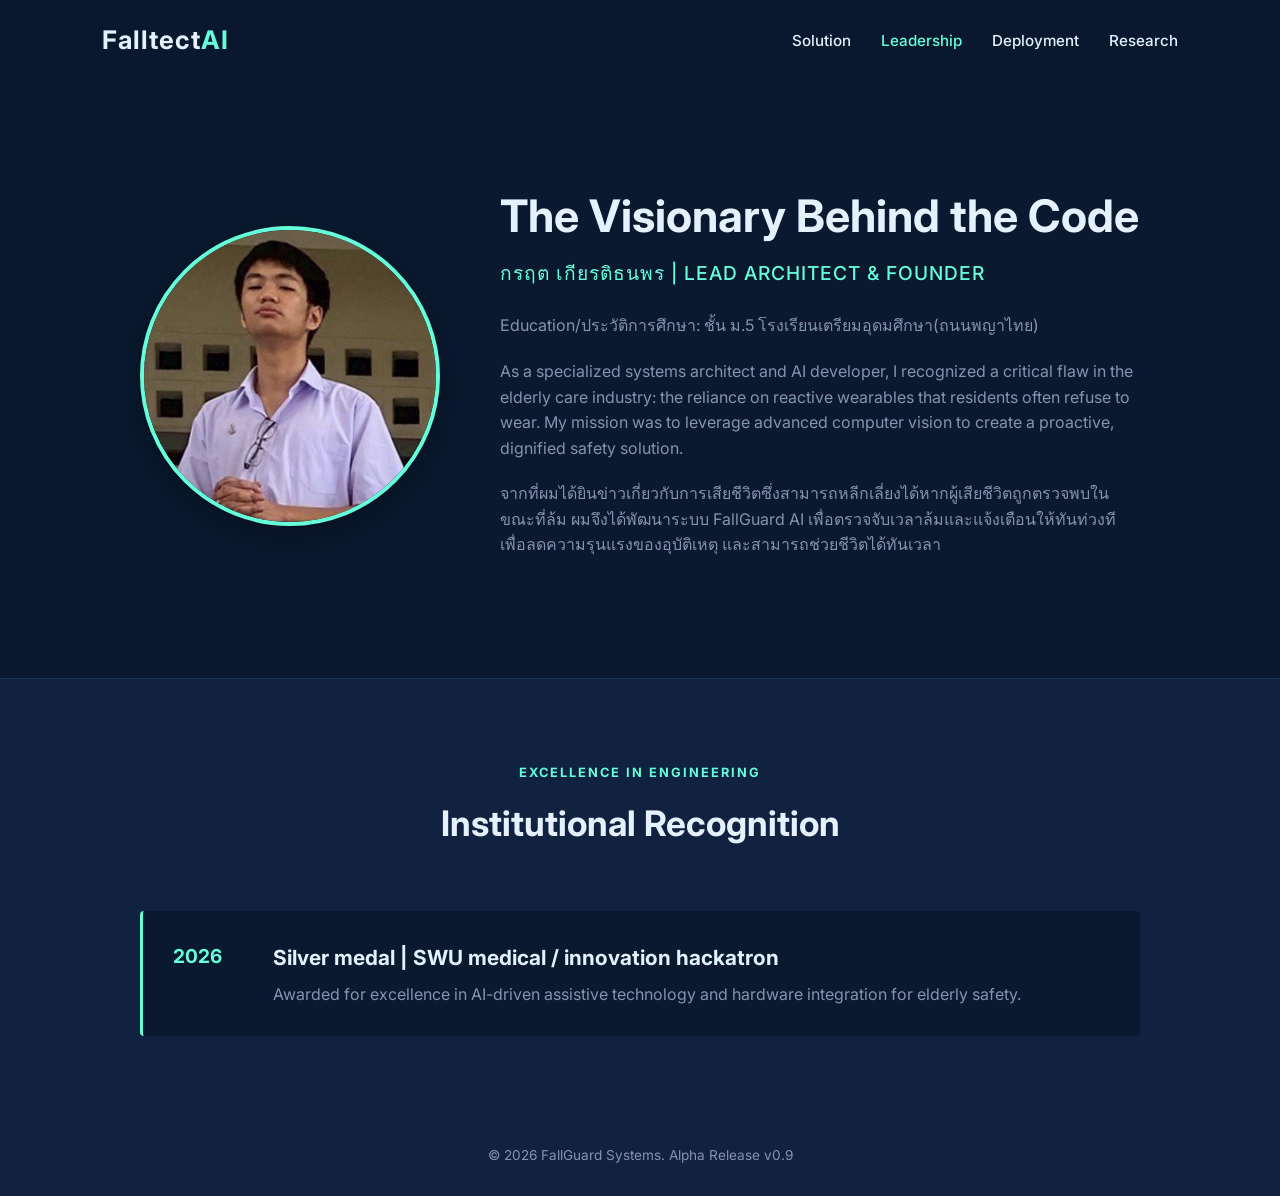
==== bio.html @ 29a6733a "change many things" ====
<!DOCTYPE html>
<html lang="en">
<head>
    <meta charset="UTF-8">
    <meta name="viewport" content="width=device-width, initial-scale=1.0">
    <title>About the Founder | FallGuard AI</title>
    <link rel="stylesheet" href="static/static.css">
    <link href="https://fonts.googleapis.com/css2?family=Inter:wght@400;600;700&display=swap" rel="stylesheet">
</head>
<body>
    <nav>
        <div class="logo">Falltect<span>AI</span></div>
        <ul class="nav-links">
            <li><a href="index.html">Solution</a></li>
            <li><a href="bio.html" class="active">Leadership</a></li>
            <li><a href="download.html">Deployment</a></li>
            <li><a href="research_paper.html">Research</a></li>
        </ul>
    </nav>

    <main>
        <section class="bio-section">
            <div class="bio-container">
                <div class="bio-image">
                    <img src="static/asset/founder.jpg" alt="Founder Headshot" class="profile-img">
                </div>
                <div class="bio-text">
                    <h1>The Visionary Behind the Code</h1>
                    <h2>กรฤต เกียรติธนพร | Lead Architect & Founder</h2>
                    <p>Education/ประวัติการศึกษา: ชั้น ม.5 โรงเรียนเตรียมอุดมศึกษา(ถนนพญาไทย)</p>
                    <p>As a specialized systems architect and AI developer, I recognized a critical flaw in the elderly care industry: the reliance on reactive wearables that residents often refuse to wear. My mission was to leverage advanced computer vision to create a proactive, dignified safety solution.</p>
                    <p>จากที่ผมได้ยินข่าวเกี่ยวกับการเสียชีวิตซึ่งสามารถหลีกเลี่ยงได้หากผู้เสียชีวิตถูกตรวจพบในขณะที่ล้ม ผมจึงได้พัฒนาระบบ FallGuard AI เพื่อตรวจจับเวลาล้มและแจ้งเตือนให้ทันท่วงทีเพื่อลดความรุนแรงของอุบัติเหตุ และสามารถช่วยชีวิตได้ทันเวลา</p>
                </div>
            </div>
        </section>
        <section class="awards-section">
            <div class="section-header">
                <span class="eyebrow">Excellence in Engineering</span>
                <h2>Institutional Recognition</h2>
            </div>
            
            <div class="awards-grid">
                <div class="award-item">
                    <div class="award-year">2026</div>
                    <div class="award-content">
                        <h3>Silver medal | SWU medical / innovation hackatron</h3>
                        <p>Awarded for excellence in AI-driven assistive technology and hardware integration for elderly safety.</p>
                    </div>
                </div>
            </div>
        </section>
    </main>

    <footer>
        <p>&copy; 2026 FallGuard Systems. Alpha Release v0.9</p>
    </footer>

    <script src="static/script.js"></script>
</body>
</html>
---- static/static.css ----
/* --- CSS VARIABLES & RESET --- */
:root {
    --bg-primary: #0a192f;
    --bg-secondary: #112240;
    --acc-primary: #64ffda;
    --acc-secondary: #0a192f;
    --txt-main: #e6f1ff;
    --txt-muted: #8892b0;
    --font-stack: 'Inter', -apple-system, sans-serif;
}

* { margin: 0; padding: 0; box-sizing: border-box; }

body {
    background-color: var(--bg-primary);
    color: var(--txt-main);
    font-family: var(--font-stack);
    line-height: 1.6;
    overflow-x: hidden;
}

main { padding-bottom: 80px; } /* Footer spacing */

/* --- NAVIGATION --- */
nav {
    display: flex;
    justify-content: space-between;
    align-items: center;
    padding: 20px 8%;
    background-color: rgba(10, 25, 47, 0.95);
    position: sticky;
    top: 0;
    z-index: 1000;
}

.logo {
    font-size: 1.6rem;
    font-weight: 700;
    color: var(--txt-main);
    letter-spacing: 1px;
}

.logo span { color: var(--acc-primary); }

.nav-links { display: flex; list-style: none; gap: 30px; }

.nav-links a {
    text-decoration: none;
    color: var(--txt-main);
    font-weight: 500;
    font-size: 0.95rem;
    transition: all 0.3s ease;
}

.nav-links a:hover, .nav-links a.active { color: var(--acc-primary); }

/* --- BUTTONS --- */
.btn-primary, .btn-secondary, .btn-primary-small {
    padding: 12px 30px;
    border-radius: 4px;
    font-weight: 600;
    cursor: pointer;
    transition: all 0.3s ease;
    font-family: var(--font-stack);
    font-size: 0.9rem;
}

.btn-primary {
    background-color: var(--acc-primary);
    color: var(--acc-secondary);
    border: none;
}

.btn-primary:hover { background-color: #52e0c4; transform: translateY(-2px); }

.btn-secondary {
    background-color: transparent;
    color: var(--acc-primary);
    border: 2px solid var(--acc-primary);
}.btn-social {
    padding: 12px 30px;
    border-radius: 4px; /* Synced to your brand standard */
    font-weight: 600;
    cursor: pointer;
    transition: all 0.3s ease;
    font-family: var(--font-stack); /* Use your global brand font */
    font-size: 0.9rem;
    display: inline-flex;
    align-items: center;
    justify-content: center;
    text-decoration: none;
    border: none;
}

/* --- SOCIAL SPECIFIC OVERRIDES --- */
.btn-social {
    min-width: 120px;
    color: #ffffff !important; /* Ensure white text regardless of global link styles */
}

.btn-ig {
    background: linear-gradient(45deg, #f09433 0%, #e6683c 25%, #dc2743 50%, #cc2366 75%, #bc1888 100%);
}

.btn-fb {
    background-color: #1877F2;
}
.btn-social:hover { 
    filter: brightness(1.1);
    transform: translateY(-2px); 
    box-shadow: 0 4px 12px rgba(0, 0, 0, 0.15);
}

.btn-secondary:hover { background-color: rgba(100, 255, 218, 0.1); }

.btn-primary-small {
    padding: 8px 20px;
    background-color: var(--acc-primary);
    color: var(--acc-secondary);
    border: none;
    margin-top: 10px;
}

/* --- MAIN PAGE (INDEX) --- */
.hero {
    display: flex;
    align-items: center;
    justify-content: space-between;
    padding: 80px 8%;
    min-height: 80vh;
    gap: 50px;
}

.hero-content { flex: 1; max-width: 600px; }

.hero h1 { font-size: 3.2rem; line-height: 1.2; margin-bottom: 20px; }

.hero p { color: var(--txt-muted); font-size: 1.1rem; margin-bottom: 35px; }

.cta-group { display: flex; gap: 20px; }

.hero-image img {
    max-width: 100%;
    border-radius: 8px;
    box-shadow: 0 10px 30px rgba(0,0,0,0.5);
    border: 1px solid var(--bg-secondary);
}

.features { padding: 80px 8%; text-align: center; }

.features h2 { font-size: 2.2rem; margin-bottom: 50px; }

.feature-grid {
    display: grid;
    grid-template-columns: repeat(auto-fit, minmax(280px, 1fr));
    gap: 30px;
}

.feature-card {
    background-color: var(--bg-secondary);
    padding: 40px;
    border-radius: 8px;
    transition: transform 0.3s ease;
}

.feature-card:hover { transform: translateY(-5px); border-bottom: 2px solid var(--acc-primary); }

.feature-card h3 { font-size: 1.4rem; color: var(--acc-primary); margin-bottom: 15px; }

.feature-card p { color: var(--txt-muted); font-size: 0.95rem; }

/* --- BIO PAGE --- */
.bio-section { padding: 100px 8%; }

.bio-container {
    display: flex;
    gap: 60px;
    align-items: center;
    max-width: 1000px;
    margin: 0 auto;
}

.profile-img {
    width: 300px;
    height: 300px;
    border-radius: 50%;
    border: 4px solid var(--acc-primary);
    box-shadow: 0 10px 30px rgba(0,0,0,0.3);
}

.bio-text h1 { font-size: 2.8rem; margin-bottom: 5px; }

.bio-text h2 {
    font-size: 1.2rem;
    color: var(--acc-primary);
    font-weight: 500;
    margin-bottom: 25px;
    text-transform: uppercase;
    letter-spacing: 1px;
}

.bio-text p { color: var(--txt-muted); margin-bottom: 20px; max-width: 650px; }

/* --- DOWNLOAD PAGE --- */
.download-hero { text-align: center; padding: 80px 8% 40px; }

.download-hero h1 { font-size: 3rem; }

.download-hero p { color: var(--txt-muted); font-size: 1.1rem; margin-top: 10px; }

.download-grid {
    display: grid;
    grid-template-columns: 1.5fr 1fr;
    gap: 50px;
    padding: 40px 8% 80px;
}

.vdo-container, .process-container {
    background-color: var(--bg-secondary);
    padding: 40px;
    border-radius: 8px;
}

.vdo-placeholder {
    margin-top: 20px;
    border: 2px solid var(--bg-primary);
    border-radius: 4px;
    overflow: hidden;
}

.setup-steps { list-style: none; counter-reset: step; margin-top: 20px; }

.setup-steps li {
    position: relative;
    padding-left: 50px;
    margin-bottom: 30px;
}

.setup-steps li::before {
    counter-increment: step;
    content: counter(step);
    position: absolute;
    left: 0;
    top: 0;
    width: 35px;
    height: 35px;
    background-color: transparent;
    border: 2px solid var(--acc-primary);
    color: var(--acc-primary);
    border-radius: 50%;
    display: flex;
    justify-content: center;
    align-items: center;
    font-weight: 700;
}

.setup-steps strong { display: block; font-size: 1.1rem; color: var(--txt-main); margin-bottom: 5px;}

.setup-steps p { color: var(--txt-muted); font-size: 0.9rem;}

/* --- FOOTER --- */
footer {
    text-align: center;
    padding: 30px 0;
    background-color: var(--bg-secondary);
    width: 100%;
    position: absolute;
    bottom: 0;
}

footer p { color: var(--txt-muted); font-size: 0.85rem; }

html { position: relative; min-height: 100%; }

/* --- RESPONSIVE DESIGN --- */
@media (max-width: 768px) {
    nav { flex-direction: column; gap: 15px; }
    .hero { flex-direction: column; text-align: center; padding: 40px 5%; }
    .hero h1 { font-size: 2.2rem; }
    .cta-group { justify-content: center; }
    .bio-container { flex-direction: column; text-align: center; gap: 30px;}
    .download-grid { grid-template-columns: 1fr; gap: 30px;}
}

/* --- UPDATED DOWNLOAD LAYOUT --- */

.vdo-main-container {
    max-width: 900px;
    margin: 40px auto;
    padding: 0 5%;
}

.vdo-wrapper {
    position: relative;
    border: 2px solid var(--bg-secondary);
    border-radius: 12px;
    overflow: hidden;
    box-shadow: 0 20px 40px rgba(0,0,0,0.4);
}

.step-visualizer {
    padding: 60px 10%;
    display: flex;
    flex-direction: column;
    gap: 80px;
}

.step-card {
    display: grid;
    grid-template-columns: 1fr 1fr;
    align-items: center;
    gap: 60px;
}

.step-card.reverse {
    direction: rtl; /* Swaps the order of the image and text */
}

.step-card.reverse .step-info {
    direction: ltr; /* Keeps text reading correctly */
}

.step-number {
    font-size: 4rem;
    font-weight: 800;
    color: rgba(100, 255, 218, 0.1);
    display: block;
    line-height: 1;
    margin-bottom: -20px;
}

.step-info h2 {
    font-size: 2rem;
    margin-bottom: 15px;
    color: var(--acc-primary);
}

.step-info p {
    color: var(--txt-muted);
    font-size: 1.1rem;
    margin-bottom: 20px;
}

.step-image img {
    width: 100%;
    border-radius: 8px;
    border: 1px solid var(--bg-secondary);
    transition: transform 0.4s ease;
}

.step-image img:hover {
    transform: scale(1.02);
}

code {
    background: var(--bg-secondary);
    padding: 2px 6px;
    color: var(--acc-primary);
    border-radius: 4px;
}

/* Responsive fix for cards */
@media (max-width: 900px) {
    .step-card, .step-card.reverse {
        grid-template-columns: 1fr;
        text-align: center;
        direction: ltr;
    }
    .step-card.reverse .step-info { text-align: center; }
    .vdo-wrapper iframe { height: 300px; }
}

/* --- AWARDS SECTION --- */
.awards-section {
    padding: 80px 8%;
    background-color: var(--bg-secondary); /* Contrast from the main bio section */
    border-top: 1px solid rgba(100, 255, 218, 0.1);
}

.section-header {
    text-align: center;
    margin-bottom: 60px;
}

.eyebrow {
    color: var(--acc-primary);
    text-transform: uppercase;
    letter-spacing: 2px;
    font-size: 0.8rem;
    font-weight: 700;
}

.section-header h2 {
    font-size: 2.2rem;
    margin-top: 10px;
}

.awards-grid {
    max-width: 1000px;
    margin: 0 auto;
    display: flex;
    flex-direction: column;
    gap: 30px;
}

.award-item {
    display: flex;
    align-items: flex-start;
    gap: 40px;
    padding: 30px;
    background-color: var(--bg-primary);
    border-radius: 4px;
    border-left: 3px solid var(--acc-primary);
    transition: transform 0.3s ease;
}

.award-item:hover {
    transform: translateX(10px);
}

.award-year {
    font-size: 1.2rem;
    font-weight: 700;
    color: var(--acc-primary);
    min-width: 60px;
}

.award-content h3 {
    font-size: 1.3rem;
    margin-bottom: 8px;
    color: var(--txt-main);
}

.award-content p {
    color: var(--txt-muted);
    font-size: 1rem;
    line-height: 1.5;
}

/* Mobile Fix */
@media (max-width: 768px) {
    .award-item {
        flex-direction: column;
        gap: 10px;
    }
}
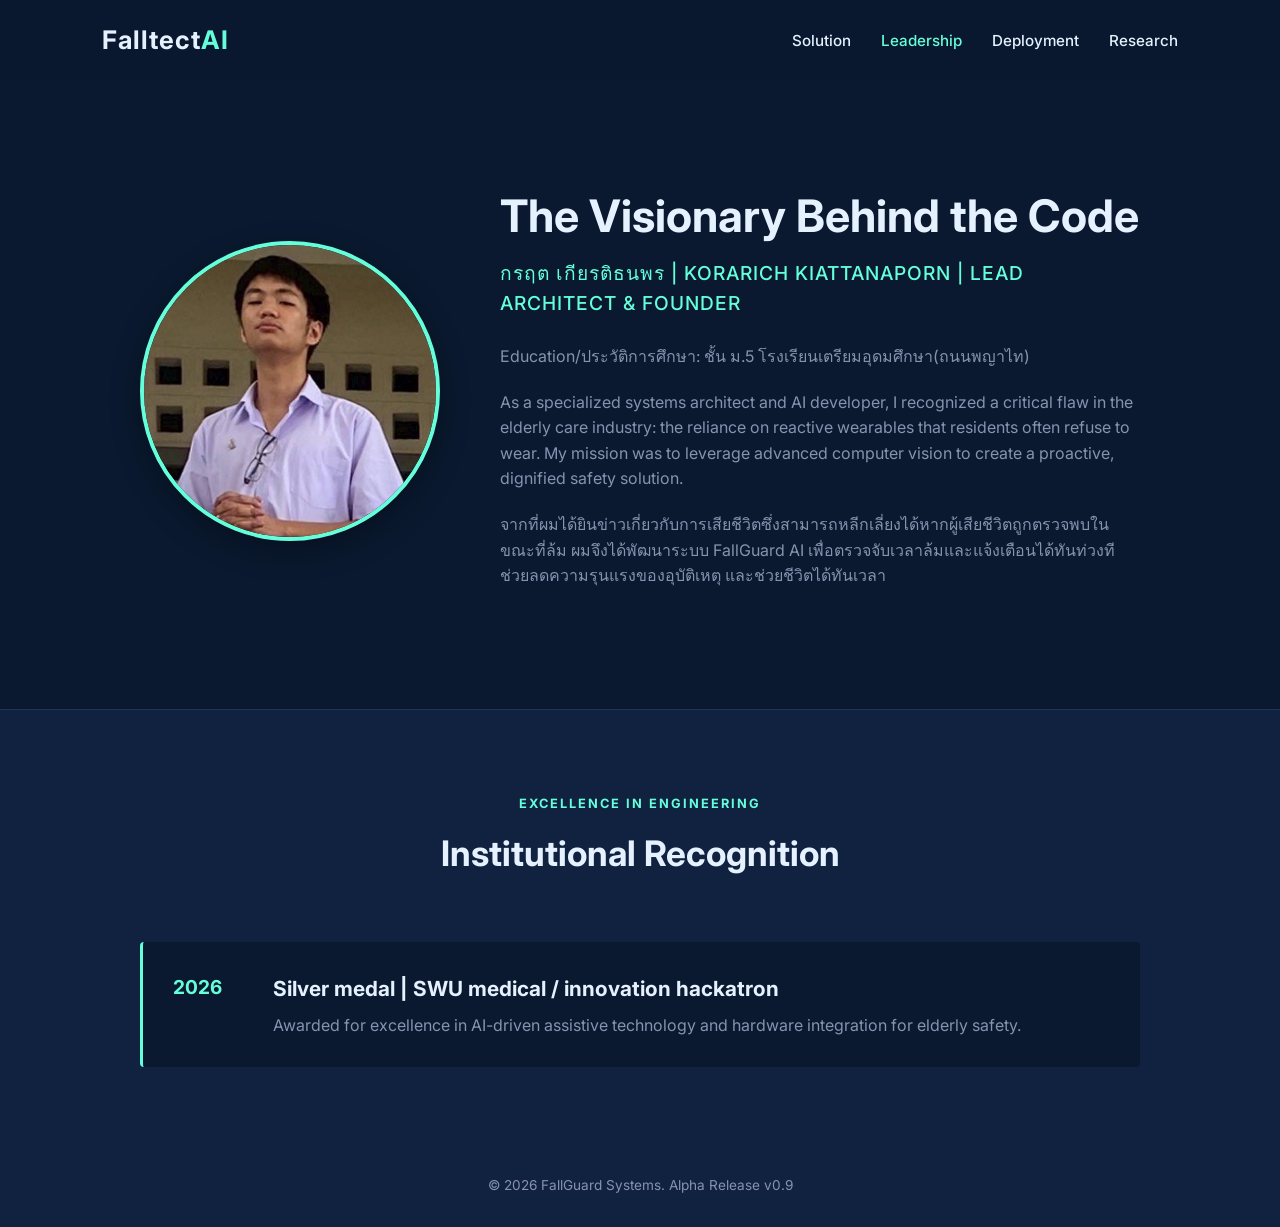
==== commit 8d1d4b55: "oh yeah" ====
--- a/bio.html
+++ b/bio.html
@@ -26,10 +26,10 @@
                 </div>
                 <div class="bio-text">
                     <h1>The Visionary Behind the Code</h1>
-                    <h2>กรฤต เกียรติธนพร | Lead Architect & Founder</h2>
-                    <p>Education/ประวัติการศึกษา: ชั้น ม.5 โรงเรียนเตรียมอุดมศึกษา(ถนนพญาไทย)</p>
+                    <h2>กรฤต เกียรติธนพร | Korarich Kiattanaporn | Lead Architect & Founder</h2>
+                    <p>Education/ประวัติการศึกษา: ชั้น ม.5 โรงเรียนเตรียมอุดมศึกษา(ถนนพญาไท)</p>
                     <p>As a specialized systems architect and AI developer, I recognized a critical flaw in the elderly care industry: the reliance on reactive wearables that residents often refuse to wear. My mission was to leverage advanced computer vision to create a proactive, dignified safety solution.</p>
-                    <p>จากที่ผมได้ยินข่าวเกี่ยวกับการเสียชีวิตซึ่งสามารถหลีกเลี่ยงได้หากผู้เสียชีวิตถูกตรวจพบในขณะที่ล้ม ผมจึงได้พัฒนาระบบ FallGuard AI เพื่อตรวจจับเวลาล้มและแจ้งเตือนให้ทันท่วงทีเพื่อลดความรุนแรงของอุบัติเหตุ และสามารถช่วยชีวิตได้ทันเวลา</p>
+                    <p>จากที่ผมได้ยินข่าวเกี่ยวกับการเสียชีวิตซึ่งสามารถหลีกเลี่ยงได้หากผู้เสียชีวิตถูกตรวจพบในขณะที่ล้ม ผมจึงได้พัฒนาระบบ FallGuard AI เพื่อตรวจจับเวลาล้มและแจ้งเตือนได้ทันท่วงทีช่วยลดความรุนแรงของอุบัติเหตุ และช่วยชีวิตได้ทันเวลา</p>
                 </div>
             </div>
         </section>
--- a/static/static.css
+++ b/static/static.css
@@ -443,4 +443,54 @@
         flex-direction: column;
         gap: 10px;
     }
+}
+
+/* --- DISCLAIMER SECTION --- */
+.disclaimer-section {
+    padding: 60px 8%;
+    background-color: var(--bg-secondary);
+    border-top: 1px solid rgba(100, 255, 218, 0.1);
+}
+
+.disclaimer-container {
+    max-width: 1000px;
+    margin: 0 auto;
+    background-color: var(--bg-primary);
+    padding: 40px;
+    border-left: 4px solid var(--acc-primary); /* The "Notice" Accent */
+    border-radius: 4px;
+}
+
+.disclaimer-container h3 {
+    color: var(--acc-primary);
+    font-size: 1.1rem;
+    margin-bottom: 20px;
+    text-transform: uppercase;
+    letter-spacing: 1px;
+}
+
+.disclaimer-list {
+    list-style: none;
+    display: grid;
+    gap: 15px;
+}
+
+.disclaimer-list li {
+    font-size: 0.9rem;
+    color: var(--txt-muted);
+    line-height: 1.6;
+}
+
+.disclaimer-list li strong {
+    color: var(--txt-main);
+    display: block;
+    margin-bottom: 2px;
+}
+
+/* Ensure the social buttons inside the disclaimer align properly */
+.disclaimer-footer {
+    margin-top: 30px;
+    display: flex;
+    gap: 15px;
+    flex-wrap: wrap;
 }
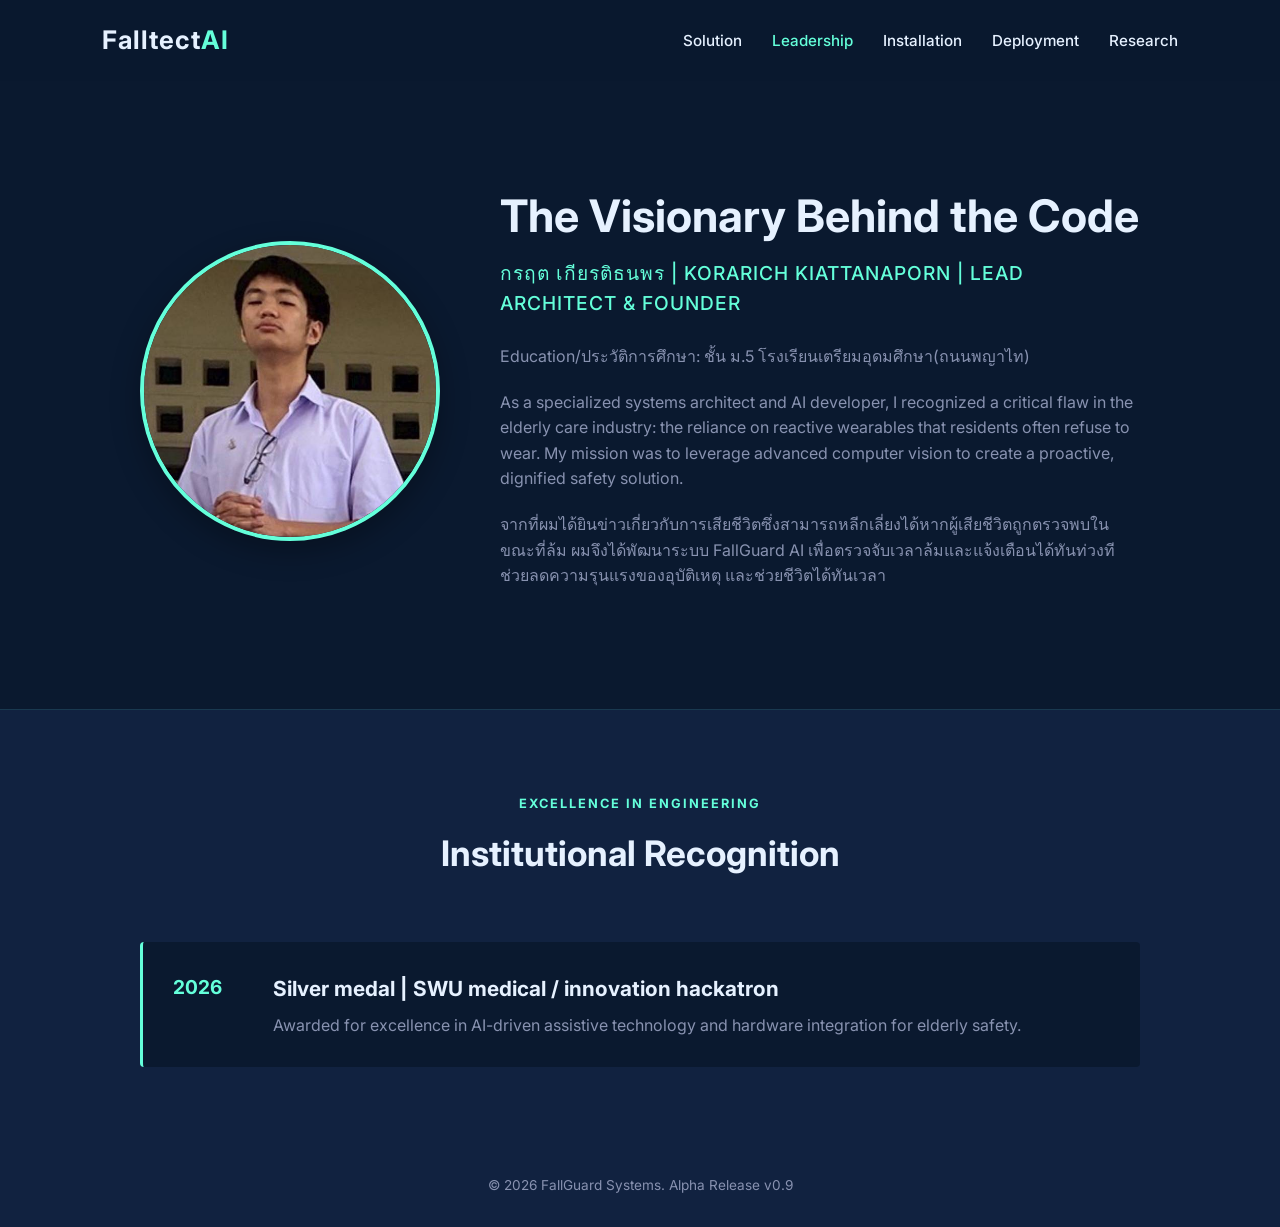
==== commit cb9c770c: "add deployment history" ====
--- a/bio.html
+++ b/bio.html
@@ -13,7 +13,8 @@
         <ul class="nav-links">
             <li><a href="index.html">Solution</a></li>
             <li><a href="bio.html" class="active">Leadership</a></li>
-            <li><a href="download.html">Deployment</a></li>
+            <li><a href="download.html">Installation</a></li>
+            <li><a href="deployment.html">Deployment</a></li>
             <li><a href="research_paper.html">Research</a></li>
         </ul>
     </nav>
--- a/static/static.css
+++ b/static/static.css
@@ -493,4 +493,218 @@
     display: flex;
     gap: 15px;
     flex-wrap: wrap;
+}
+
+.field-grid {
+    display: grid;
+    grid-template-columns: repeat(auto-fit, minmax(300px, 1fr));
+    gap: 25px;
+    margin-top: 40px;
+}
+
+.field-card {
+    background-color: var(--bg-secondary);
+    padding: 30px;
+    border-radius: 8px;
+    border-top: 4px solid var(--acc-primary);
+    transition: transform 0.3s ease;
+}
+
+.field-card.demo {
+    border-top: 4px solid #f09433; /* Distinct color for Demo vs Hospital */
+}
+
+.field-card:hover {
+    transform: translateY(-5px);
+}
+
+.field-tag {
+    font-size: 0.7rem;
+    font-weight: 800;
+    text-transform: uppercase;
+    color: var(--acc-primary);
+    margin-bottom: 10px;
+    letter-spacing: 1px;
+}
+
+.field-card.demo .field-tag {
+    color: #f09433;
+}
+
+.field-card h3 {
+    margin-bottom: 5px;
+    font-size: 1.4rem;
+}
+
+.field-meta {
+    color: var(--txt-muted);
+    font-size: 0.85rem;
+    margin-bottom: 20px;
+    font-style: italic;
+}
+
+.field-details {
+    list-style: none;
+    font-size: 0.95rem;
+    color: var(--txt-main);
+}
+
+.field-details li {
+    margin-bottom: 10px;
+    padding-left: 20px;
+    position: relative;
+}
+
+.field-details li::before {
+    content: "→";
+    position: absolute;
+    left: 0;
+    color: var(--acc-primary);
+}
+/* --- FIELD CARD PHOTO GALLERY --- */
+.field-gallery {
+    display: grid;
+    grid-template-columns: 1fr 1fr; /* Two pictures side-by-side */
+    gap: 15px;
+    margin: 20px 0;
+}
+
+.field-photo {
+    position: relative;
+    border-radius: 6px;
+    overflow: hidden;
+    border: 1px solid rgba(100, 255, 218, 0.1);
+    background: var(--bg-primary);
+    aspect-ratio: 4 / 3; /* Keeps all photos uniform */
+}
+
+.field-photo img {
+    width: 100%;
+    height: 100%;
+    object-fit: cover;
+    transition: transform 0.3s ease;
+    opacity: 0.8; /* Slightly dimmed for the aesthetic */
+}
+
+.field-photo:hover img {
+    transform: scale(1.05);
+    opacity: 1;
+}
+
+.field-photo span {
+    position: absolute;
+    bottom: 0;
+    left: 0;
+    right: 0;
+    padding: 5px 10px;
+    background: rgba(10, 25, 47, 0.8);
+    color: var(--acc-primary);
+    font-size: 0.7rem;
+    font-weight: 600;
+    text-transform: uppercase;
+    letter-spacing: 1px;
+}
+
+/* Mobile fix for photos */
+@media (max-width: 480px) {
+    .field-gallery {
+        grid-template-columns: 1fr; /* Stack photos on small screens */
+    }
+}
+
+/* --- TIMELINE DESIGN --- */
+.milestone-container {
+    padding: 80px 0;
+    max-width: 900px;
+    margin: 0 auto;
+}
+
+.timeline {
+    position: relative;
+    padding-left: 30px;
+}
+
+/* Vertical Line */
+.timeline::before {
+    content: '';
+    position: absolute;
+    left: 7px;
+    top: 5px;
+    bottom: 5px;
+    width: 2px;
+    background: rgba(100, 255, 218, 0.1);
+}
+
+.timeline-item {
+    position: relative;
+    margin-bottom: 50px;
+}
+
+.timeline-dot {
+    position: absolute;
+    left: -30px;
+    top: 5px;
+    width: 16px;
+    height: 16px;
+    border-radius: 50%;
+    background: var(--bg-secondary);
+    border: 2px solid var(--acc-primary);
+    z-index: 2;
+}
+
+.timeline-dot.live {
+    background: var(--acc-primary);
+    box-shadow: 0 0 10px var(--acc-primary);
+}
+
+.timeline-content {
+    background: var(--bg-secondary);
+    padding: 25px;
+    border-radius: 8px;
+    border: 1px solid rgba(100, 255, 218, 0.05);
+    transition: all 0.3s ease;
+}
+
+.timeline-content:hover {
+    border-color: var(--acc-primary);
+    transform: translateX(10px);
+}
+
+.timeline-date {
+    font-size: 0.8rem;
+    color: var(--acc-primary);
+    font-weight: 700;
+    text-transform: uppercase;
+    margin-bottom: 10px;
+    letter-spacing: 1px;
+}
+
+.timeline-title {
+    font-size: 1.3rem;
+    font-weight: 700;
+    margin-bottom: 10px;
+    display: flex;
+    align-items: center;
+    gap: 15px;
+}
+
+.tag-live {
+    font-size: 0.7rem;
+    padding: 3px 8px;
+    background: rgba(100, 255, 218, 0.1);
+    border: 1px solid var(--acc-primary);
+    border-radius: 4px;
+    color: var(--acc-primary);
+}
+
+.timeline-content p {
+    color: var(--txt-muted);
+    font-size: 0.95rem;
+    line-height: 1.6;
+}
+
+@media (max-width: 768px) {
+    .timeline-content {
+        padding: 20px;
+    }
 }
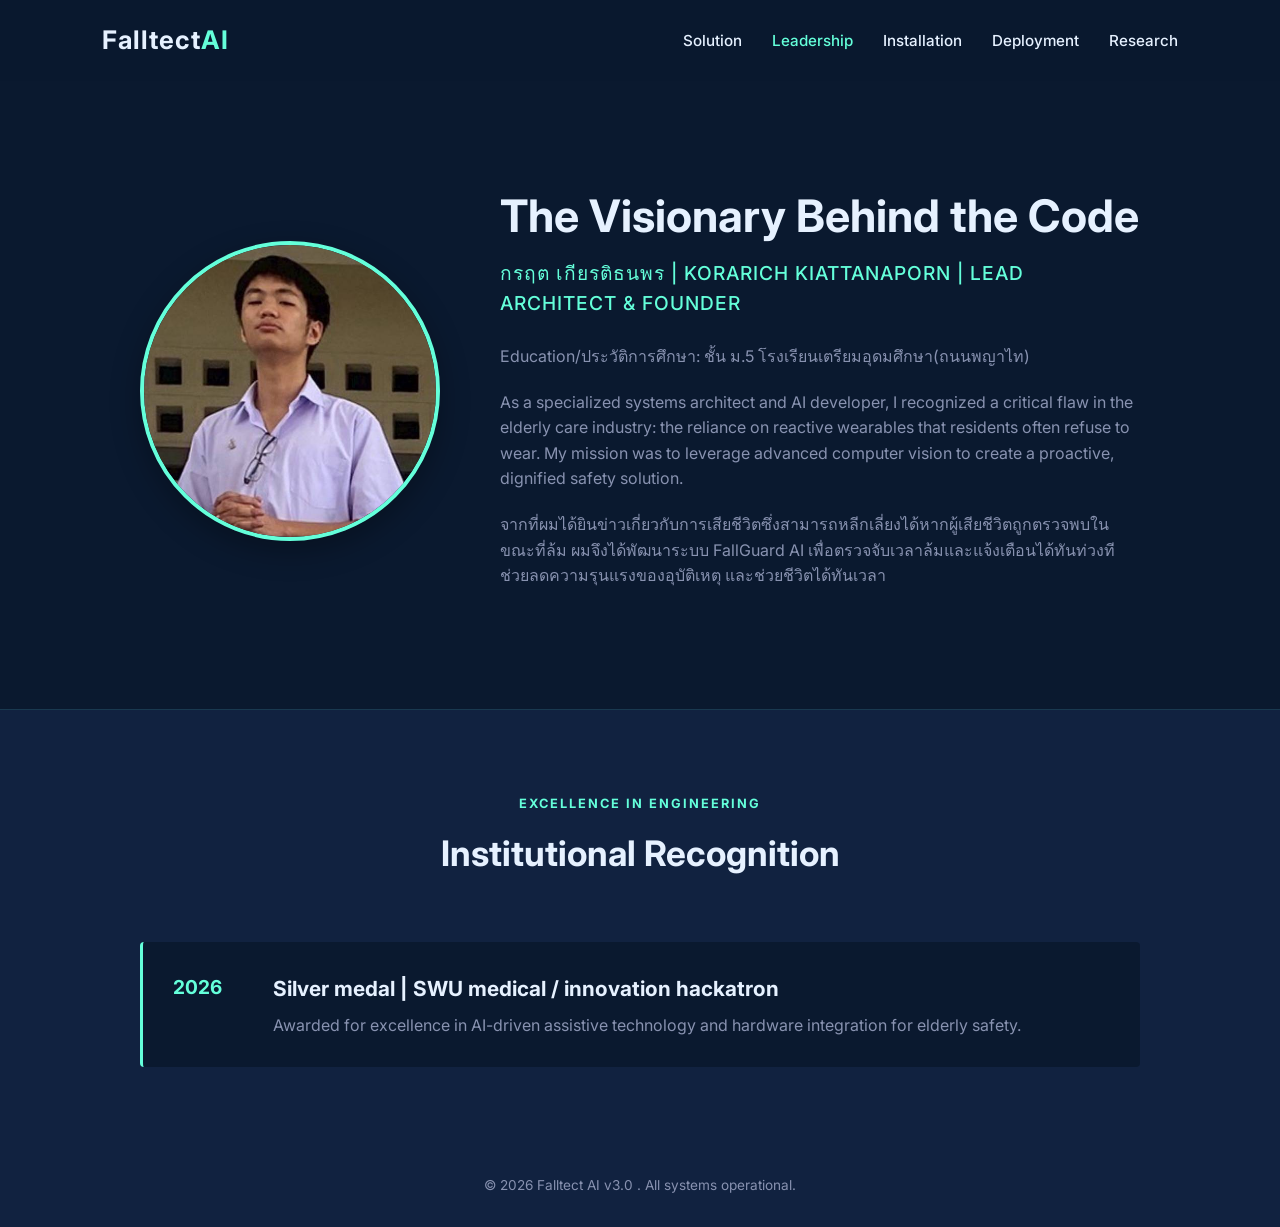
==== commit 577dca5e: "change footer" ====
--- a/bio.html
+++ b/bio.html
@@ -53,7 +53,7 @@
     </main>
 
     <footer>
-        <p>&copy; 2026 FallGuard Systems. Alpha Release v0.9</p>
+        <p>&copy; 2026 Falltect AI v3.0 . All systems operational.</p>
     </footer>
 
     <script src="static/script.js"></script>
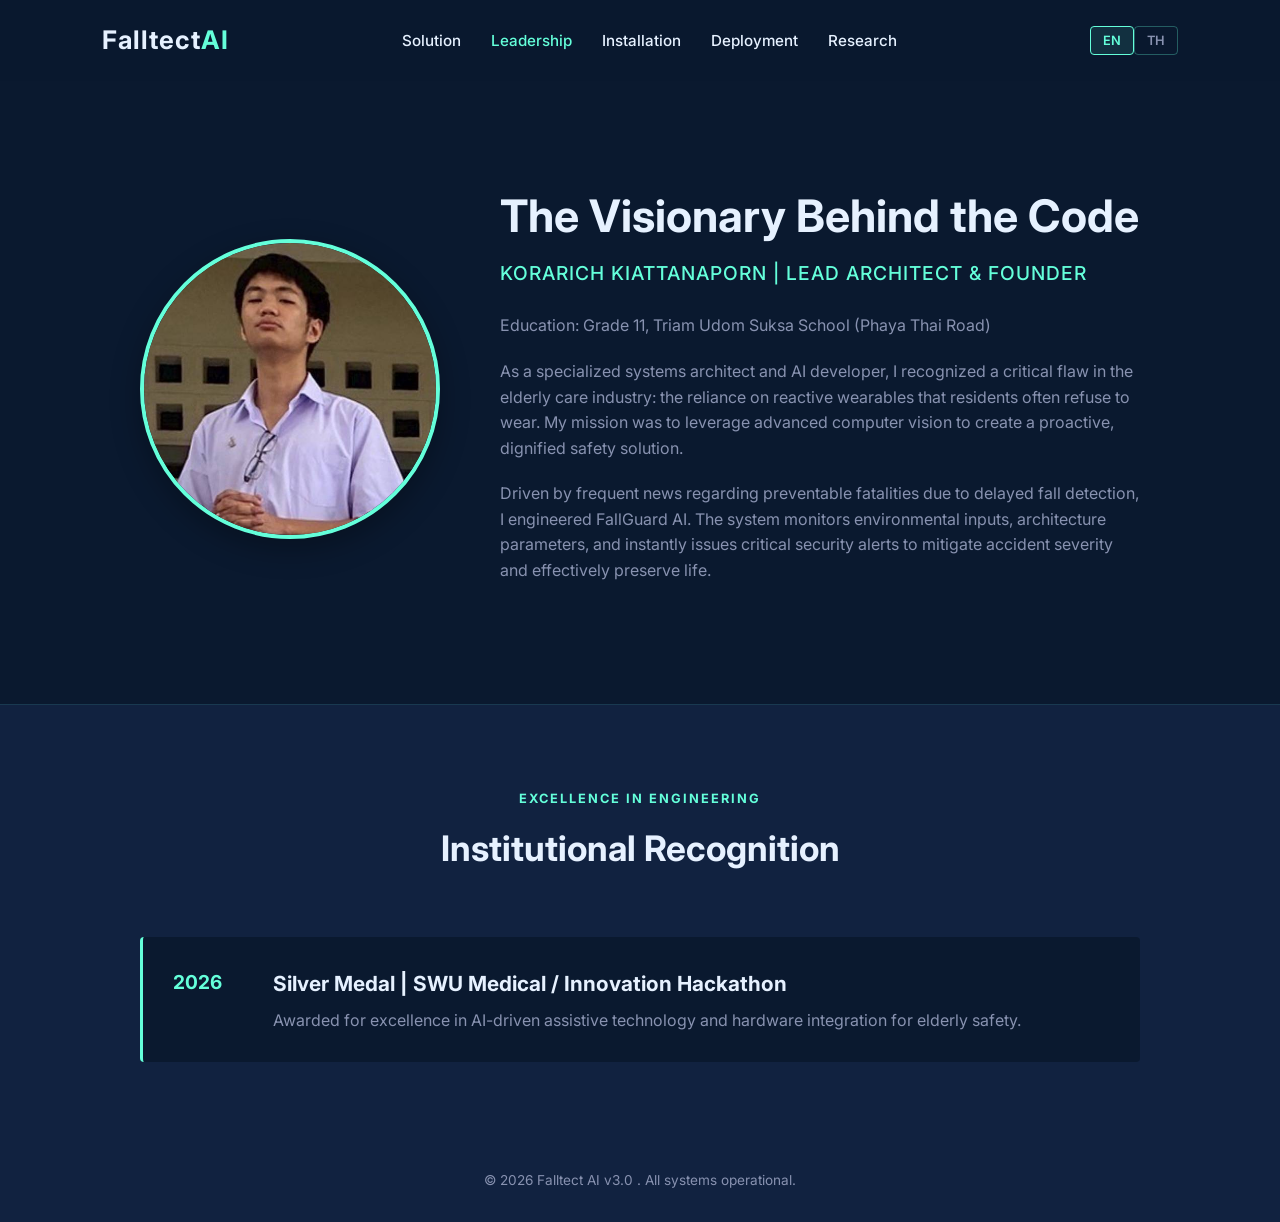
==== commit be11e9ab: "Your descriptive commit message" ====
--- a/bio.html
+++ b/bio.html
@@ -17,6 +17,11 @@
             <li><a href="deployment.html">Deployment</a></li>
             <li><a href="research_paper.html">Research</a></li>
         </ul>
+        <!-- Integrated Clean Language Switcher Element -->
+        <div class="lang-switcher-container">
+            <button class="lang-btn" data-lang-select="en">EN</button>
+            <button class="lang-btn" data-lang-select="th">TH</button>
+        </div>
     </nav>
 
     <main>
@@ -26,26 +31,42 @@
                     <img src="static/asset/founder.jpg" alt="Founder Headshot" class="profile-img">
                 </div>
                 <div class="bio-text">
-                    <h1>The Visionary Behind the Code</h1>
-                    <h2>กรฤต เกียรติธนพร | Korarich Kiattanaporn | Lead Architect & Founder</h2>
-                    <p>Education/ประวัติการศึกษา: ชั้น ม.5 โรงเรียนเตรียมอุดมศึกษา(ถนนพญาไท)</p>
-                    <p>As a specialized systems architect and AI developer, I recognized a critical flaw in the elderly care industry: the reliance on reactive wearables that residents often refuse to wear. My mission was to leverage advanced computer vision to create a proactive, dignified safety solution.</p>
-                    <p>จากที่ผมได้ยินข่าวเกี่ยวกับการเสียชีวิตซึ่งสามารถหลีกเลี่ยงได้หากผู้เสียชีวิตถูกตรวจพบในขณะที่ล้ม ผมจึงได้พัฒนาระบบ FallGuard AI เพื่อตรวจจับเวลาล้มและแจ้งเตือนได้ทันท่วงทีช่วยลดความรุนแรงของอุบัติเหตุ และช่วยชีวิตได้ทันเวลา</p>
+                    <h1 data-en="The Visionary Behind the Code" data-th="ผู้อยู่เบื้องหลังการพัฒนาโค้ด">The Visionary Behind the Code</h1>
+                    <h2 data-en="Korarich Kiattanaporn | Lead Architect & Founder" data-th="เกียรติธนพร | Korarich Kiattanaporn | Lead Architect & Founder"></h2>
+                    
+                    <p data-en="Education: Grade 11, Triam Udom Suksa School (Phaya Thai Road)" 
+                       data-th="ประวัติการศึกษา: ชั้น ม.5 โรงเรียนเตรียมอุดมศึกษา (ถนนพญาไท)">
+                        Education: Grade 11, Triam Udom Suksa School (Phaya Thai Road)
+                    </p>
+                    
+                    <p data-en="As a specialized systems architect and AI developer, I recognized a critical flaw in the elderly care industry: the reliance on reactive wearables that residents often refuse to wear. My mission was to leverage advanced computer vision to create a proactive, dignified safety solution." 
+                       data-th="ในฐานะนักออกแบบระบบและนักพัฒนา AI ผมเห็นข้อบกพร่องสำคัญในอุตสาหกรรมการดูแลผู้สูงอายุ นั่นคือการพึ่งพาอุปกรณ์สวมใส่ที่ผู้สูงอายุมักไม่ยอมใช้งาน ภารกิจของผมคือการใช้ระบบคอมพิวเตอร์วิทัศน์ (Computer Vision) ขั้นสูงเพื่อสร้างโซลูชันความปลอดภัยเชิงรุกที่ยังคงรักษาศักดิ์ศรีความเป็นมนุษย์เอาไว้">
+                        As a specialized systems architect and AI developer, I recognized a critical flaw in the elderly care industry: the reliance on reactive wearables that residents often refuse to wear. My mission was to leverage advanced computer vision to create a proactive, dignified safety solution.
+                    </p>
+                    
+                    <p data-en="Driven by frequent news regarding preventable fatalities due to delayed fall detection, I engineered FallGuard AI. The system monitors environmental inputs, architecture parameters, and instantly issues critical security alerts to mitigate accident severity and effectively preserve life." 
+                       data-th="จากที่ผมได้ยินข่าวเกี่ยวกับการเสียชีวิตซึ่งสามารถหลีกเลี่ยงได้หากผู้เสียชีวิตถูกตรวจพบในขณะที่ล้ม ผมจึงได้พัฒนาระบบ FallGuard AI เพื่อตรวจจับเวลาล้มและแจ้งเตือนได้ทันท่วงทีช่วยลดความรุนแรงของอุบัติเหตุ และช่วยชีวิตได้ทันเวลา">
+                        Driven by frequent news regarding preventable fatalities due to delayed fall detection, I engineered FallGuard AI.
+                    </p>
                 </div>
             </div>
         </section>
+
         <section class="awards-section">
             <div class="section-header">
                 <span class="eyebrow">Excellence in Engineering</span>
-                <h2>Institutional Recognition</h2>
+                <h2 data-en="Institutional Recognition" data-th="รางวัลและการยอมรับ">Institutional Recognition</h2>
             </div>
             
             <div class="awards-grid">
                 <div class="award-item">
                     <div class="award-year">2026</div>
                     <div class="award-content">
-                        <h3>Silver medal | SWU medical / innovation hackatron</h3>
-                        <p>Awarded for excellence in AI-driven assistive technology and hardware integration for elderly safety.</p>
+                        <h3 data-en="Silver Medal | SWU Medical / Innovation Hackathon" data-th="รางวัลเหรียญเงิน | SWU Medical / Innovation Hackathon">Silver medal | SWU medical / innovation hackatron</h3>
+                        <p data-en="Awarded for excellence in AI-driven assistive technology and hardware integration for elderly safety." 
+                           data-th="ได้รับรางวัลความเป็นเลิศด้านเทคโนโลยีสิ่งอำนวยความสะดวกที่ขับเคลื่อนด้วย AI และการบูรณาการฮาร์ดแวร์เพื่อความปลอดภัยของผู้สูงอายุ">
+                            Awarded for excellence in AI-driven assistive technology and hardware integration for elderly safety.
+                        </p>
                     </div>
                 </div>
             </div>
--- a/static/static.css
+++ b/static/static.css
@@ -299,17 +299,28 @@
 }
 
 .step-visualizer {
-    padding: 60px 10%;
+    padding: 40px 10%;   /* Reduced top/bottom padding from 60px */
     display: flex;
     flex-direction: column;
-    gap: 80px;
+    gap: 40px;           /* Cut the gap in half (Was 80px) */
 }
 
 .step-card {
     display: grid;
-    grid-template-columns: 1fr 1fr;
-    align-items: center;
-    gap: 60px;
+    grid-template-columns: 1.2fr 0.8fr; /* Gives text more weight, keeps image area naturally smaller */
+    align-items: center;
+    gap: 40px;           /* Tightened up internal grid spacing from 60px */
+    background-color: var(--bg-secondary); /* Optional: gives a clean subtle card backing */
+    padding: 30px;
+    border-radius: 8px;
+    border: 1px solid rgba(100, 255, 218, 0.05);
+}
+
+.step-image {
+    display: flex;
+    justify-content: center;
+    align-items: center;
+    width: 100%;
 }
 
 .step-card.reverse {
@@ -343,13 +354,15 @@
 
 .step-image img {
     width: 100%;
-    border-radius: 8px;
-    border: 1px solid var(--bg-secondary);
-    transition: transform 0.4s ease;
+    max-width: 280px;    /* Explicitly limits the size of the asset safely without breaking layout constraints */
+    height: auto;
+    border-radius: 6px;
+    border: 1px solid rgba(100, 255, 218, 0.1);
+    transition: transform 0.3s ease;
 }
 
 .step-image img:hover {
-    transform: scale(1.02);
+    transform: scale(1.03); /* Subtle, high-end hover micro-interaction */
 }
 
 code {
@@ -707,4 +720,43 @@
     .timeline-content {
         padding: 20px;
     }
+}
+
+/* --- LANGUAGE SWITCHER NAV BUTTON --- */
+.lang-switcher-container {
+    display: flex;
+    align-items: center;
+    margin-left: 20px;
+}
+
+.lang-btn {
+    background: transparent;
+    border: 1px solid rgba(100, 255, 218, 0.3);
+    color: var(--txt-muted);
+    padding: 6px 12px;
+    font-size: 0.8rem;
+    font-weight: 600;
+    cursor: pointer;
+    border-radius: 4px;
+    transition: all 0.3s ease;
+    font-family: var(--font-stack);
+}
+
+.lang-btn:hover {
+    border-color: var(--acc-primary);
+    color: var(--acc-primary);
+}
+
+.lang-btn.active {
+    background-color: rgba(100, 255, 218, 0.1);
+    border-color: var(--acc-primary);
+    color: var(--acc-primary);
+}
+
+/* Fix for responsive layout alignment */
+@media (max-width: 768px) {
+    .lang-switcher-container {
+        margin-left: 0;
+        margin-top: 10px;
+    }
 }
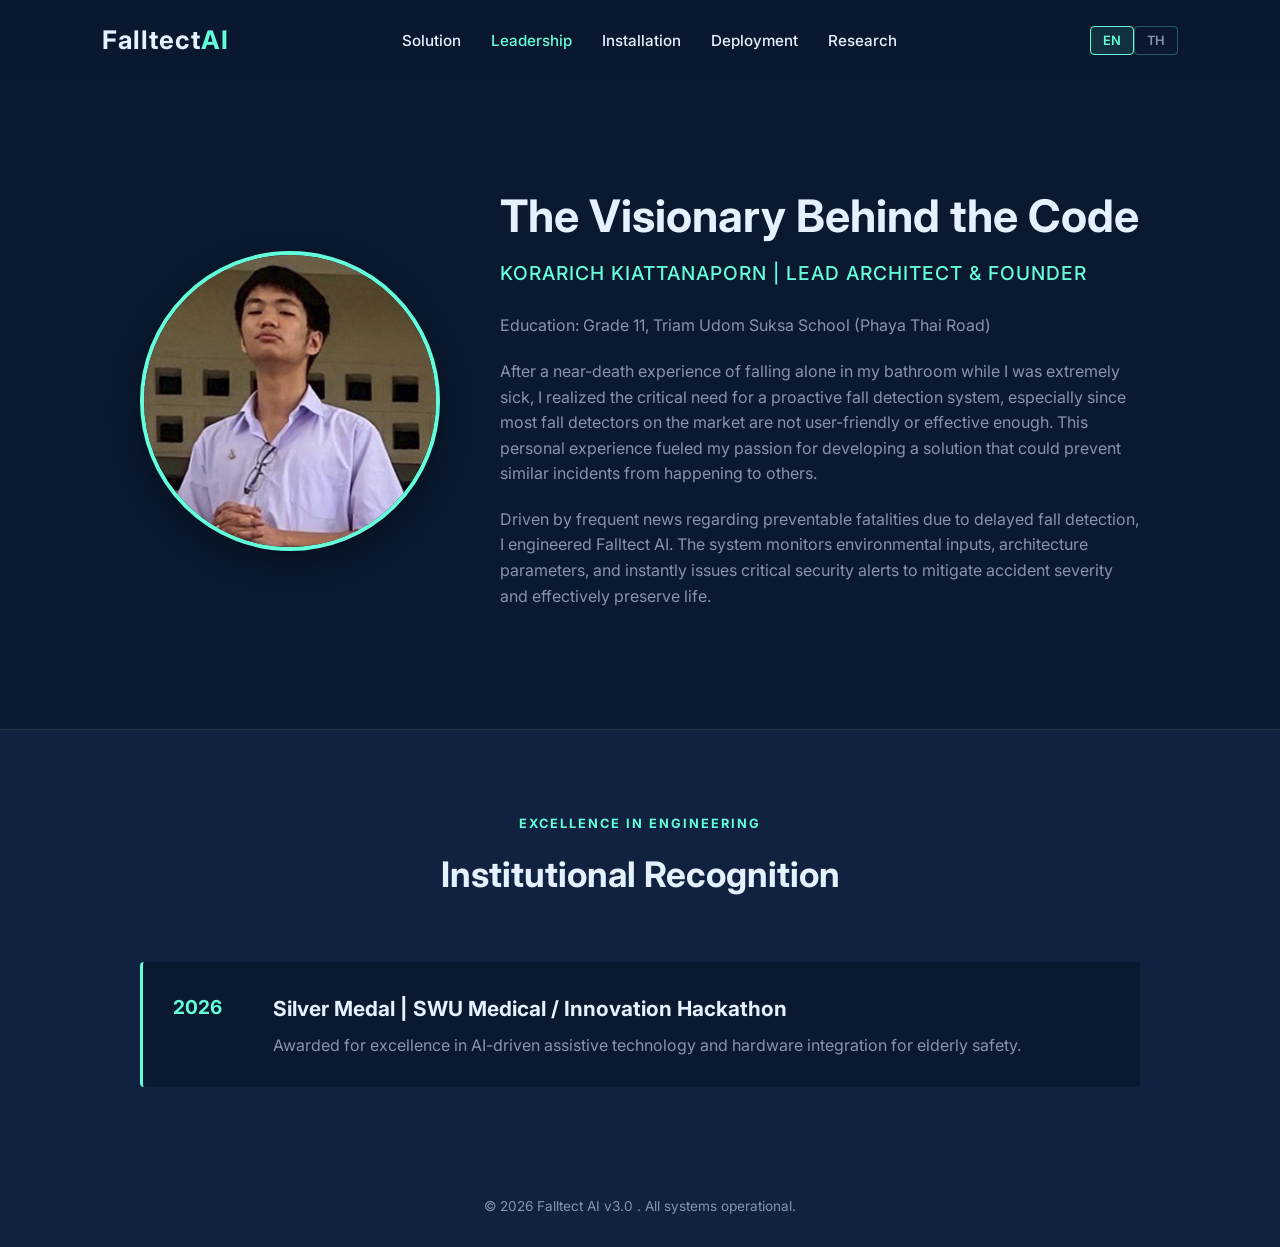
==== commit 06d82256: "bio fix" ====
--- a/bio.html
+++ b/bio.html
@@ -39,14 +39,14 @@
                         Education: Grade 11, Triam Udom Suksa School (Phaya Thai Road)
                     </p>
                     
-                    <p data-en="As a specialized systems architect and AI developer, I recognized a critical flaw in the elderly care industry: the reliance on reactive wearables that residents often refuse to wear. My mission was to leverage advanced computer vision to create a proactive, dignified safety solution." 
-                       data-th="ในฐานะนักออกแบบระบบและนักพัฒนา AI ผมเห็นข้อบกพร่องสำคัญในอุตสาหกรรมการดูแลผู้สูงอายุ นั่นคือการพึ่งพาอุปกรณ์สวมใส่ที่ผู้สูงอายุมักไม่ยอมใช้งาน ภารกิจของผมคือการใช้ระบบคอมพิวเตอร์วิทัศน์ (Computer Vision) ขั้นสูงเพื่อสร้างโซลูชันความปลอดภัยเชิงรุกที่ยังคงรักษาศักดิ์ศรีความเป็นมนุษย์เอาไว้">
-                        As a specialized systems architect and AI developer, I recognized a critical flaw in the elderly care industry: the reliance on reactive wearables that residents often refuse to wear. My mission was to leverage advanced computer vision to create a proactive, dignified safety solution.
+                    <p data-en="After a near-death experience of falling alone in my bathroom while I was extremely sick, I realized the critical need for a proactive fall detection system, especially since most fall detectors on the market are not user-friendly or effective enough. This personal experience fueled my passion for developing a solution that could prevent similar incidents from happening to others." 
+                       data-th="หลังจากป่วยหนักและเกือบล้มเพียงลำพังในห้องน้ำ ผมตระหนักถึงความจำเป็นในการแจ้งเตือนหากเกิดการล้มเพียงลำพัง ในขณะที่ระบบตรวจจับการล้มส่วนใหญ่ในท้องตลาดยังไม่ใช้งานได้ง่ายและมีประสิทธิภาพเพียงพอ ประสบการณ์ส่วนตัวครั้งนั้นจึงกลายเป็นแรงผลักดันให้ผมมุ่งพัฒนาวิธีแก้ปัญหาโดยการสร้างระบบตรวจจับการล้มที่สามารถป้องกันไม่ให้เกิดเหตุการณ์เช่นนี้กับผู้อื่นได้">
+                        After a near-fatal experience of falling alone in my bathroom while extremely ill, I realized the critical need for a proactive fall detection system. This personal experience fueled my passion to develop a solution that could prevent similar incidents for others.
                     </p>
                     
-                    <p data-en="Driven by frequent news regarding preventable fatalities due to delayed fall detection, I engineered FallGuard AI. The system monitors environmental inputs, architecture parameters, and instantly issues critical security alerts to mitigate accident severity and effectively preserve life." 
-                       data-th="จากที่ผมได้ยินข่าวเกี่ยวกับการเสียชีวิตซึ่งสามารถหลีกเลี่ยงได้หากผู้เสียชีวิตถูกตรวจพบในขณะที่ล้ม ผมจึงได้พัฒนาระบบ FallGuard AI เพื่อตรวจจับเวลาล้มและแจ้งเตือนได้ทันท่วงทีช่วยลดความรุนแรงของอุบัติเหตุ และช่วยชีวิตได้ทันเวลา">
-                        Driven by frequent news regarding preventable fatalities due to delayed fall detection, I engineered FallGuard AI.
+                    <p data-en="Driven by frequent news regarding preventable fatalities due to delayed fall detection, I engineered Falltect AI. The system monitors environmental inputs, architecture parameters, and instantly issues critical security alerts to mitigate accident severity and effectively preserve life." 
+                       data-th="จากที่ผมได้ยินข่าวเกี่ยวกับการเสียชีวิตซึ่งสามารถหลีกเลี่ยงได้หากผู้เสียชีวิตถูกตรวจพบในขณะที่ล้ม ผมจึงได้พัฒนาระบบ Falltect AI เพื่อตรวจจับเวลาล้มและแจ้งเตือนได้ทันท่วงทีช่วยลดความรุนแรงของอุบัติเหตุ และช่วยชีวิตได้ทันเวลา">
+                        Driven by frequent news regarding preventable fatalities due to delayed fall detection, I engineered Falltect AI.
                     </p>
                 </div>
             </div>
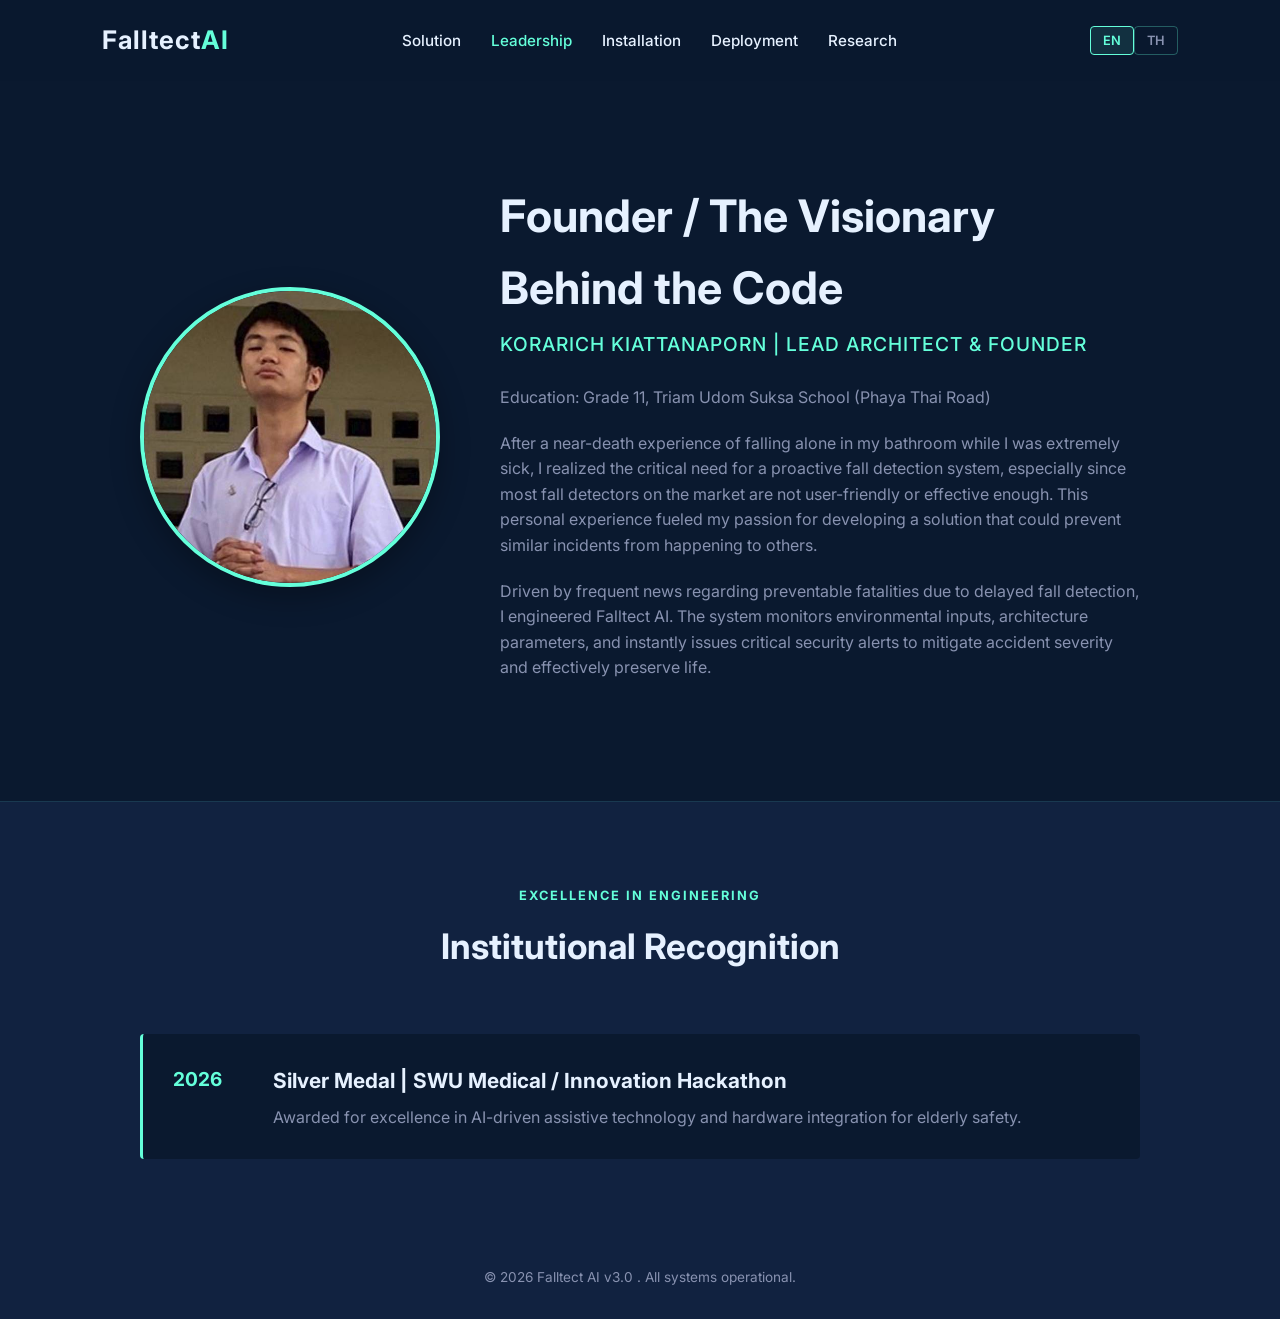
==== commit 91fd6df2: "bio fix" ====
--- a/bio.html
+++ b/bio.html
@@ -31,7 +31,7 @@
                     <img src="static/asset/founder.jpg" alt="Founder Headshot" class="profile-img">
                 </div>
                 <div class="bio-text">
-                    <h1 data-en="The Visionary Behind the Code" data-th="ผู้อยู่เบื้องหลังการพัฒนาโค้ด">The Visionary Behind the Code</h1>
+                    <h1 data-en="Founder / The Visionary Behind the Code" data-th="Founder / The Visionary Behind the Code">The Visionary Behind the Code</h1>
                     <h2 data-en="Korarich Kiattanaporn | Lead Architect & Founder" data-th="เกียรติธนพร | Korarich Kiattanaporn | Lead Architect & Founder"></h2>
                     
                     <p data-en="Education: Grade 11, Triam Udom Suksa School (Phaya Thai Road)" 
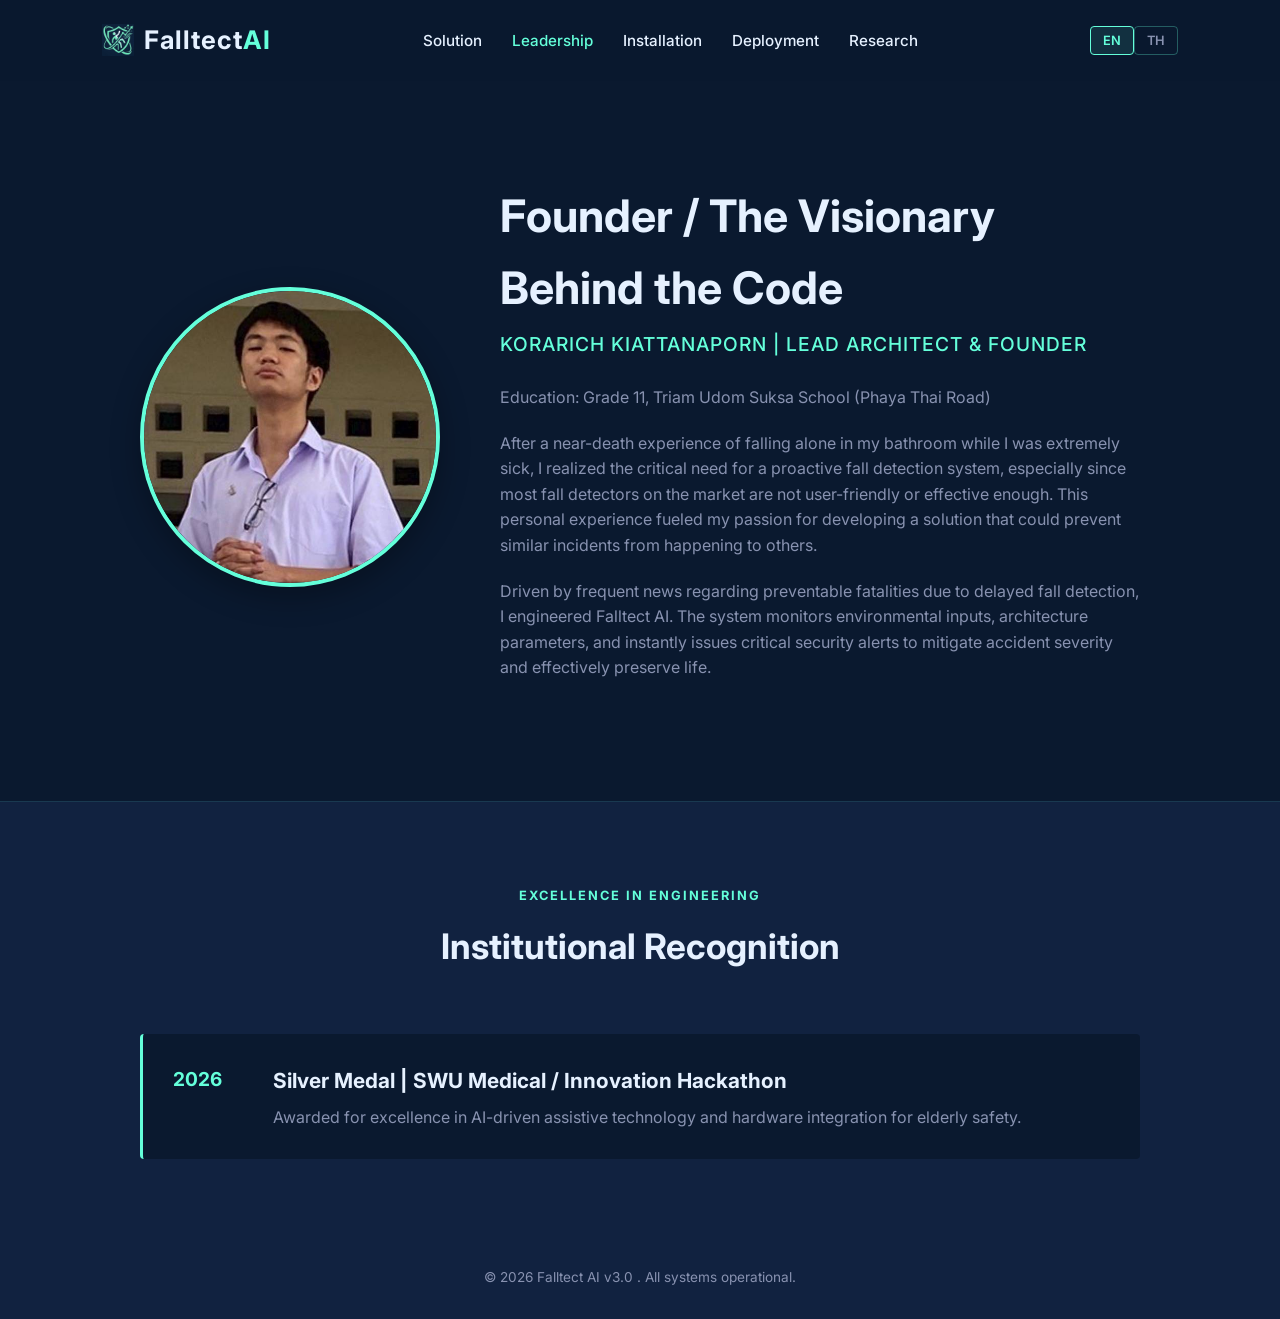
==== commit d7298853: "icons" ====
--- a/bio.html
+++ b/bio.html
@@ -6,10 +6,17 @@
     <title>About the Founder | FallGuard AI</title>
     <link rel="stylesheet" href="static/static.css">
     <link href="https://fonts.googleapis.com/css2?family=Inter:wght@400;600;700&display=swap" rel="stylesheet">
+    <link rel="icon" type="image/png" href="static/asset/coverimgnottofall.jpg">
+    <!-- Apple / Mobile Home Screen Icon -->
+    <link rel="apple-touch-icon" href="static/asset/coverimgnottofall.jpg">
 </head>
 <body>
+    
     <nav>
-        <div class="logo">Falltect<span>AI</span></div>
+        <a href="index.html" class="logo-link" style="display: flex; align-items: center; gap: 10px; text-decoration: none;">
+            <img src="static/asset/coverimgnottofall.jpg" alt="Falltect AI Logo" style="height: 32px; width: auto;">
+            <div class="logo">Falltect<span>AI</span></div>
+        </a>
         <ul class="nav-links">
             <li><a href="index.html">Solution</a></li>
             <li><a href="bio.html" class="active">Leadership</a></li>
